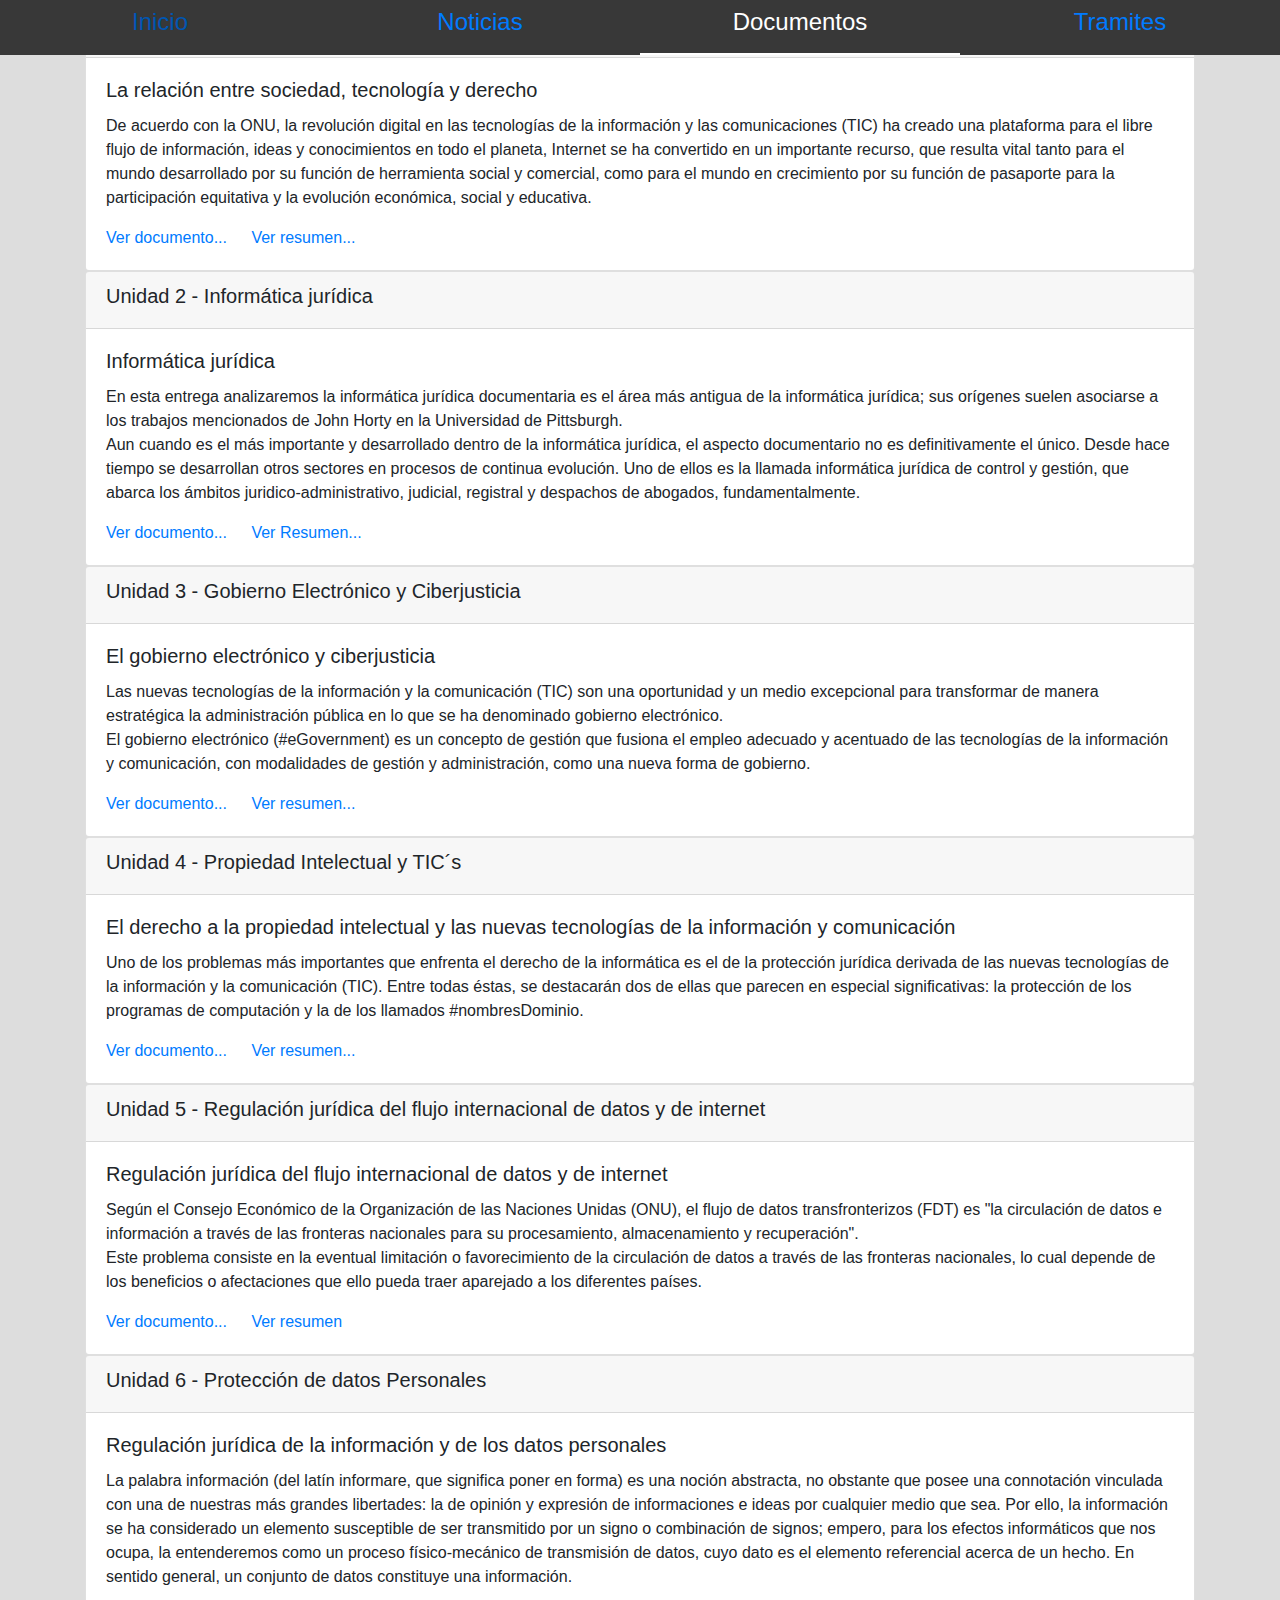
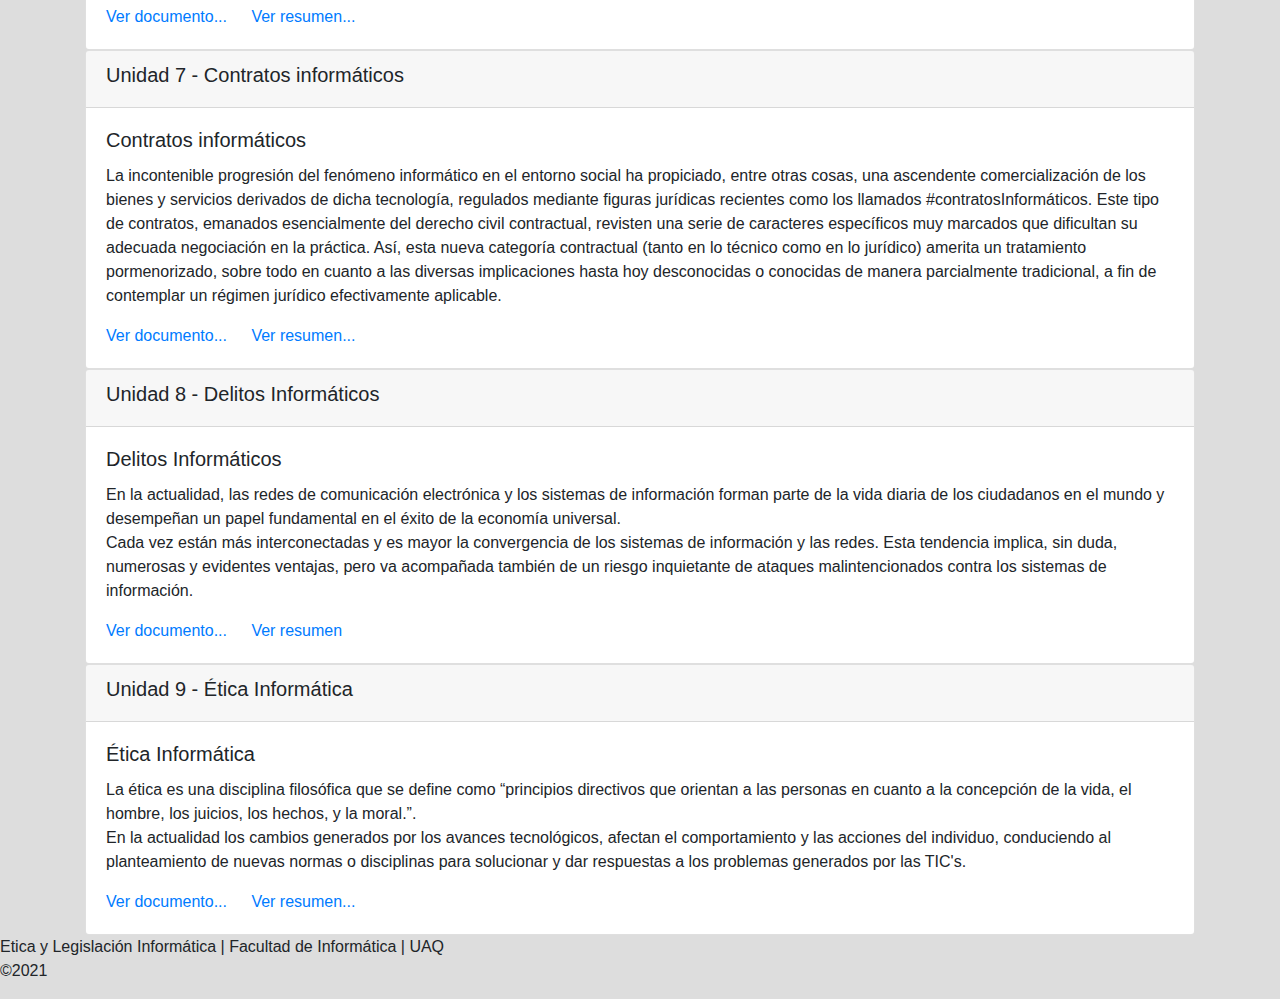
==== src/paginas/docs.html @ d3d4a9a8 "Documentos" ====
<!DOCTYPE html>
<html lang="en">
<head>
    <meta charset="UTF-8">
    <meta http-equiv="X-UA-Compatible" content="IE=edge">
    <meta name="viewport" content="width=device-width, initial-scale=1.0">
    <title>Documentos</title>
    <!--Bootstrap-->
    <link rel="stylesheet" href="https://maxcdn.bootstrapcdn.com/bootstrap/4.0.0/css/bootstrap.min.css"
        integrity="sha384-Gn5384xqQ1aoWXA+058RXPxPg6fy4IWvTNh0E263XmFcJlSAwiGgFAW/dAiS6JXm" crossorigin="anonymous">
    <script src="https://code.jquery.com/jquery-3.2.1.slim.min.js"
        integrity="sha384-KJ3o2DKtIkvYIK3UENzmM7KCkRr/rE9/Qpg6aAZGJwFDMVNA/GpGFF93hXpG5KkN"
        crossorigin="anonymous"></script>
    <script src="https://cdnjs.cloudflare.com/ajax/libs/popper.js/1.12.9/umd/popper.min.js"
        integrity="sha384-ApNbgh9B+Y1QKtv3Rn7W3mgPxhU9K/ScQsAP7hUibX39j7fakFPskvXusvfa0b4Q"
        crossorigin="anonymous"></script>
    
    <script src="https://maxcdn.bootstrapcdn.com/bootstrap/4.0.0/js/bootstrap.min.js"
        integrity="sha384-JZR6Spejh4U02d8jOt6vLEHfe/JQGiRRSQQxSfFWpi1MquVdAyjUar5+76PVCmYl"
        crossorigin="anonymous"></script>
    <!--CSS-->
    <link rel="stylesheet" href="../public/css/main.css">
</head>
<body >
    <!--Navegacion-->
    <div class="container-fluid">
        <div class="row">
            <ul class="nav nav-fill fixed-top nav-justified" id="nave">
                <li class="nav-item">
                 <a href="../index.html" class="nav-link"><h4 >Inicio</h4></a> 
                </li>
                <li class="nav-item">
                  <a class="nav-link" href="./news.html"><h4>Noticias</h4></a>
                </li>
                <li class="nav-item itemnaveactive">
                  <h4 class="nav-link active">Documentos</h4>
                </li> 
                <li class="nav-item">
                  <a class="nav-link" href="./tramites.html"><h4>Tramites</h4></a>
                </li>
              </ul>

        </div>
    </div> 
    <!--Fin Navegacion-->
    <!--Contenido-->
    <div class="container">
        <!--1-->
        <div class="row">
            <div class="col-12">
                <div class="card fstcard" >
                    <div class="card-header">
                        <h5>Unidad 1 - Nociones básicas </h5>
                      </div>
                    <div class="card-body">
                      <h5 class="card-title">La relación entre sociedad, tecnología y derecho</h5>
                      <p class="card-text"> De acuerdo con la ONU, la revolución digital
                        en las tecnologías de la información y las
                        comunicaciones (TIC) ha creado una
                        plataforma para el libre flujo de información,
                        ideas y conocimientos en todo el planeta,
                        Internet se ha convertido en un importante
                        recurso, que resulta vital tanto para el mundo
                        desarrollado por su función de herramienta
                        social y comercial, como para el mundo en
                        crecimiento por su función de pasaporte para
                        la participación equitativa y la evolución económica, social y educativa. </p>
                      <a href="../public/documents/Unidad1.pdf" 
                      class="card-link carda" target="new">Ver documento...</a>
                      <a href="../public/documents/Actividad3_JesusGuevaraRamirez_Resumen.pdf" 
                      class="card-link carda" target="new">Ver resumen...</a>
                    </div>
                  </div>
            </div>
        </div>
        <!--2-->
        <div class="row">
            <div class="col-12">
                <div class="card cardnin" >
                    <div class="card-header">
                        <h5>Unidad 2 - Informática jurídica</h5>
                      </div>
                    <div class="card-body">
                      <h5 class="card-title">Informática jurídica</h5>
                      <p class="card-text"> 
                        En esta entrega analizaremos la informática jurídica
                        documentaria es el área más antigua de la informática
                        jurídica; sus orígenes suelen asociarse a los trabajos
                        mencionados de John Horty en la Universidad de
                        Pittsburgh.  <br>
                        Aun cuando es el más importante y desarrollado dentro
                        de la informática jurídica, el aspecto documentario
                        no es definitivamente el único. Desde hace tiempo se   
                        desarrollan otros sectores en procesos de continua
                        evolución. Uno de ellos es la llamada informática
                        jurídica de control y gestión, que abarca los ámbitos
                        juridico-administrativo, judicial, registral y
                        despachos de abogados, fundamentalmente.</p>
                      <a href="../public/documents/Unidad2-InformaticaJuridica.pdf" 
                      class="card-link carda" target="new">Ver documento...</a>
                      <a href="../public/documents/Actividad4_JesusGuevaraRamirez.pdf" 
                      class="card-link carda" target="new">Ver Resumen...</a>
                    </div>
                  </div>
            </div>
        </div>
        <!--3-->
        <div class="row">
            <div class="col-12">
                <div class="card cardnin" >
                    <div class="card-header">
                        <h5>Unidad 3 - Gobierno Electrónico y Ciberjusticia</h5>
                      </div>
                    <div class="card-body">
                      <h5 class="card-title">El gobierno electrónico y ciberjusticia</h5>
                      <p class="card-text">Las nuevas tecnologías de la
                        información y la comunicación
                        (TIC) son una oportunidad y un
                        medio excepcional para
                        transformar de manera
                        estratégica la administración
                        pública en lo que se ha
                        denominado gobierno
                        electrónico.
                        <br>
                        El gobierno electrónico
                        (#eGovernment) es un concepto
                        de gestión que fusiona el
                        empleo adecuado y acentuado de
                        las tecnologías de la
                        información y comunicación,
                        con modalidades de gestión y
                        administración, como una nueva forma de gobierno.</p>
                      <a href="../public/documents/Unidad3.pdf" 
                      class="card-link carda" target="new">Ver documento... </a>
                      <a href="../public/documents/Actividad5_JesusGuevaraRamirez_Resumen.pdf" 
                      class="card-link carda" target="new">Ver resumen...</a>
                    </div>
                  </div>
            </div>
        </div>
        <!--4-->
        <div class="row">
            <div class="col-12">
                <div class="card cardnin" >
                    <div class="card-header">
                        <h5>Unidad 4 - Propiedad Intelectual y TIC´s</h5>
                      </div>
                    <div class="card-body">
                      <h5 class="card-title">El derecho a la propiedad intelectual y las
                        nuevas tecnologías de la información y comunicación</h5>
                      <p class="card-text">Uno de los problemas más
                        importantes que enfrenta el
                        derecho de la informática es
                        el de la protección jurídica
                        derivada de las nuevas
                        tecnologías de la
                        información y la
                        comunicación (TIC). Entre
                        todas éstas, se destacarán
                        dos de ellas que parecen en
                        especial significativas: la
                        protección de los programas de computación y la de los
                        llamados #nombresDominio.</p>
                      <a href="../public/documents/Unidad4.pdf"
                       class="card-link carda" target="new">Ver documento...</a>
                      <a href="../public/documents/Unidad4-Resumen.pdf" 
                      class="card-link carda" target="new">Ver resumen... </a>
                    </div>
                  </div>
            </div>
        </div>
        <!--5-->
        <div class="row">
            <div class="col-12">
                <div class="card cardnin" >
                    <div class="card-header">
                        <h5>Unidad 5 - Regulación jurídica del flujo internacional
                            de datos y de internet</h5>
                      </div>
                    <div class="card-body">
                      <h5 class="card-title">Regulación jurídica del flujo internacional
                        de datos y de internet</h5>
                      <p class="card-text"> Según el Consejo Económico
                        de la Organización de las
                        Naciones Unidas (ONU), el
                        flujo de datos
                        transfronterizos (FDT) es
                        "la circulación de datos e
                        información a través de
                        las fronteras nacionales
                        para su procesamiento,
                        almacenamiento y
                        recuperación". <br>
                        Este problema consiste en la eventual limitación o favorecimiento de la circulación
                        de datos a través de las fronteras nacionales, lo cual depende de los beneficios o
                        afectaciones que ello pueda traer aparejado a los diferentes países. 
                    </p> 
                         
                      <a href="../public/documents/Unidad5.pdf" 
                      class="card-link carda" target="new">Ver documento... </a>
                      <a href="../public/documents/Actividad7-Resumen.pdf" 
                      class="card-link carda" target="new">Ver resumen</a>
                    </div>
                  </div>
            </div>
        </div>
        <!--6-->
        <div class="row">
            <div class="col-12">
                <div class="card cardnin" >
                    <div class="card-header">
                        <h5>Unidad 6 - Protección de datos Personales</h5>
                      </div>
                    <div class="card-body">
                      <h5 class="card-title">Regulación jurídica de la información y
                        de los datos personales</h5>
                      <p class="card-text">La palabra información (del latín informare, que significa
                        poner en forma) es una noción abstracta, no obstante que
                        posee una connotación vinculada  con una de nuestras más grandes
                        libertades: la de opinión y expresión de informaciones e ideas por cualquier medio que
                        sea. Por ello, la información se ha considerado un elemento susceptible de ser transmitido
                        por un signo o combinación de signos; empero, para los
                        efectos informáticos que nos ocupa, la entenderemos como un
                        proceso físico-mecánico de  transmisión de datos, cuyo dato es el elemento referencial
                        acerca de un hecho. En sentido general, un conjunto de datos
                        constituye una información.</p>
                      <a href="../public/documents/Unidad6.pdf" 
                      class="card-link carda" target="new">Ver documento...</a>
                      <a href="../public/documents/Actividad9-Resumen.pdf" 
                      class="card-link carda" target="new">Ver resumen...</a>
                    </div>
                  </div>
            </div>
        </div>
        <!--7-->
        <div class="row">
            <div class="col-12">
                <div class="card cardnin" >
                    <div class="card-header">
                        <h5>Unidad 7 - Contratos informáticos</h5>
                      </div>
                    <div class="card-body">
                      <h5 class="card-title">Contratos informáticos</h5>
                      <p class="card-text">La incontenible progresión
                        del fenómeno informático en el entorno social ha propiciado, entre otras
                        cosas, una ascendente comercialización de los bienes y servicios derivados
                        de dicha tecnología, regulados mediante figuras jurídicas recientes como los
                        llamados #contratosInformáticos. Este tipo de contratos, emanados
                        esencialmente del derecho civil contractual, revisten una serie de caracteres
                        específicos muy marcados que dificultan su adecuada negociación en la práctica. Así, esta
                        nueva categoría contractual (tanto en lo técnico como en lo
                        jurídico) amerita un tratamiento pormenorizado, sobre todo en
                        cuanto a las diversas implicaciones hasta hoy desconocidas o
                        conocidas de manera parcialmente tradicional, a fin de
                        contemplar un régimen jurídico efectivamente aplicable.
                        </p>
                      <a href="../public/documents/Unidad7.pdf" 
                      class="card-link carda" target="new">Ver documento...</a>
                      <a href="../public/documents/Unidad7-Resumen.pdf" class="card-link carda" target="new">Ver resumen...</a>
                    </div>
                  </div>
            </div>
        </div>
        <!--8-->
        <div class="row">
            <div class="col-12">
                <div class="card cardnin" >
                    <div class="card-header">
                        <h5>Unidad 8 - Delitos Informáticos</h5>
                      </div>
                    <div class="card-body">
                      <h5 class="card-title">Delitos Informáticos</h5>
                      <p class="card-text">En la actualidad, las redes
                        de comunicación electrónica  y los sistemas de información forman parte de
                        la vida diaria de los ciudadanos en el mundo y desempeñan un papel
                        fundamental en el éxito de la economía universal.
                        <br>
                        Cada vez están más interconectadas y es mayor la convergencia de los
                        sistemas de información y las redes. Esta tendencia  implica, sin duda, numerosas
                        y evidentes ventajas, pero va acompañada también de un riesgo
                        inquietante de ataques malintencionados contra los sistemas
                        de información.</p>
                      <a href="../public/documents/Unidad8-DelitosInformaticos.pdf" 
                      class="card-link carda" target="new">Ver documento... </a>
                      <a href="../public/documents/Actividad11-resumen.pdf" 
                      class="card-link carda" target="new">Ver resumen</a>
                    </div>
                  </div>
            </div>
        </div>
        <!--9-->
        <div class="row">
            <div class="col-12">
                <div class="card cardnin" >
                    <div class="card-header">
                        <h5>Unidad 9 - Ética Informática</h5>
                      </div>
                    <div class="card-body">
                      <h5 class="card-title">Ética Informática</h5>
                      <p class="card-text">La ética es una disciplina filosófica que se define como “principios directivos
                        que orientan a las personas en cuanto a la concepción de la vida, el
                        hombre, los juicios, los hechos, y la moral.”. <br>
                        En la actualidad los cambios generados por los avances tecnológicos,
                        afectan el comportamiento y las acciones del individuo, conduciendo al
                        planteamiento de nuevas normas o disciplinas para solucionar y dar
                        respuestas a los problemas generados por las TIC's.
                    </p>
                      <a href="../public/documents/Unidad9.pdf" 
                      class="card-link carda" target="new">Ver documento... </a>
                      <a href="../public/documents/Actividad12-Resumen.pdf" 
                      class="card-link carda" target="new">Ver resumen... </a>
                    </div>
                  </div>
            </div>
        </div>

    </div>
    <!--Fin contenido-->
    <div class="pie">
        <footer>
            <p>Etica y Legislación Informática | Facultad de Informática | UAQ 
                 <br> ©2021
             </p>
        </footer>
    </div>
</body>
</html>
---- src/public/css/main.css ----
#nave{
    background-color: rgb(56, 56, 56);
    color: white;
    position: fixed;
    width: 100%;
    text-align: center;
    margin-bottom: 2px;
}
.itemnaveactive{
    border-bottom-style: solid;
    border-bottom-color: rgb(255, 255, 255);
    border-bottom-width: 2px; 
}
#imginicio{
    background-image: url('../img/imginicio.jpg');
    background-repeat:no-repeat;
    background-size:cover;
    background-position:center center;
}
.datos{
    color: white;
    background-color: rgba(0, 0, 0, 0.7);
   
}
.imgdatos{
    width: 100px;
    margin-top: 50px;
    margin-left: 30%;
}
.txtdatos{
    margin-top: 50px;
    text-align: center;
}
body{
    background-color: rgb(221, 221, 221);
}
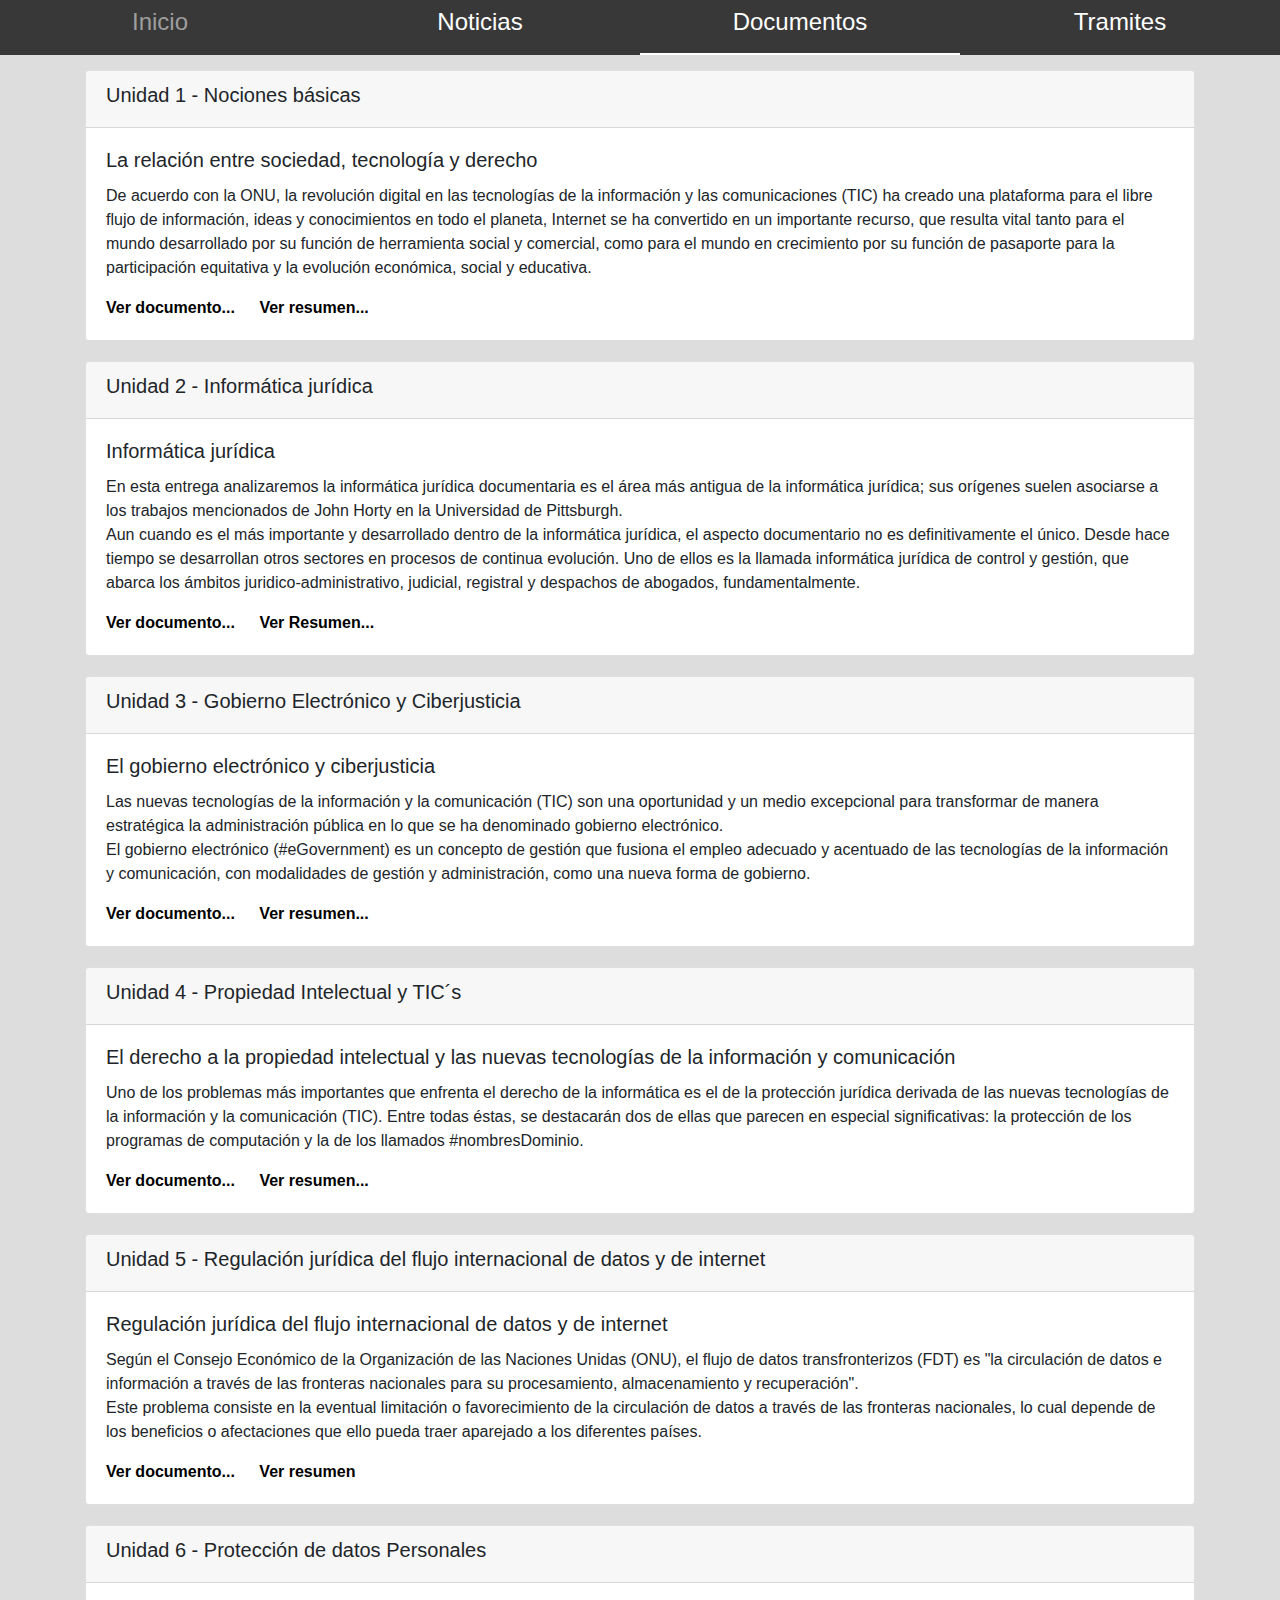
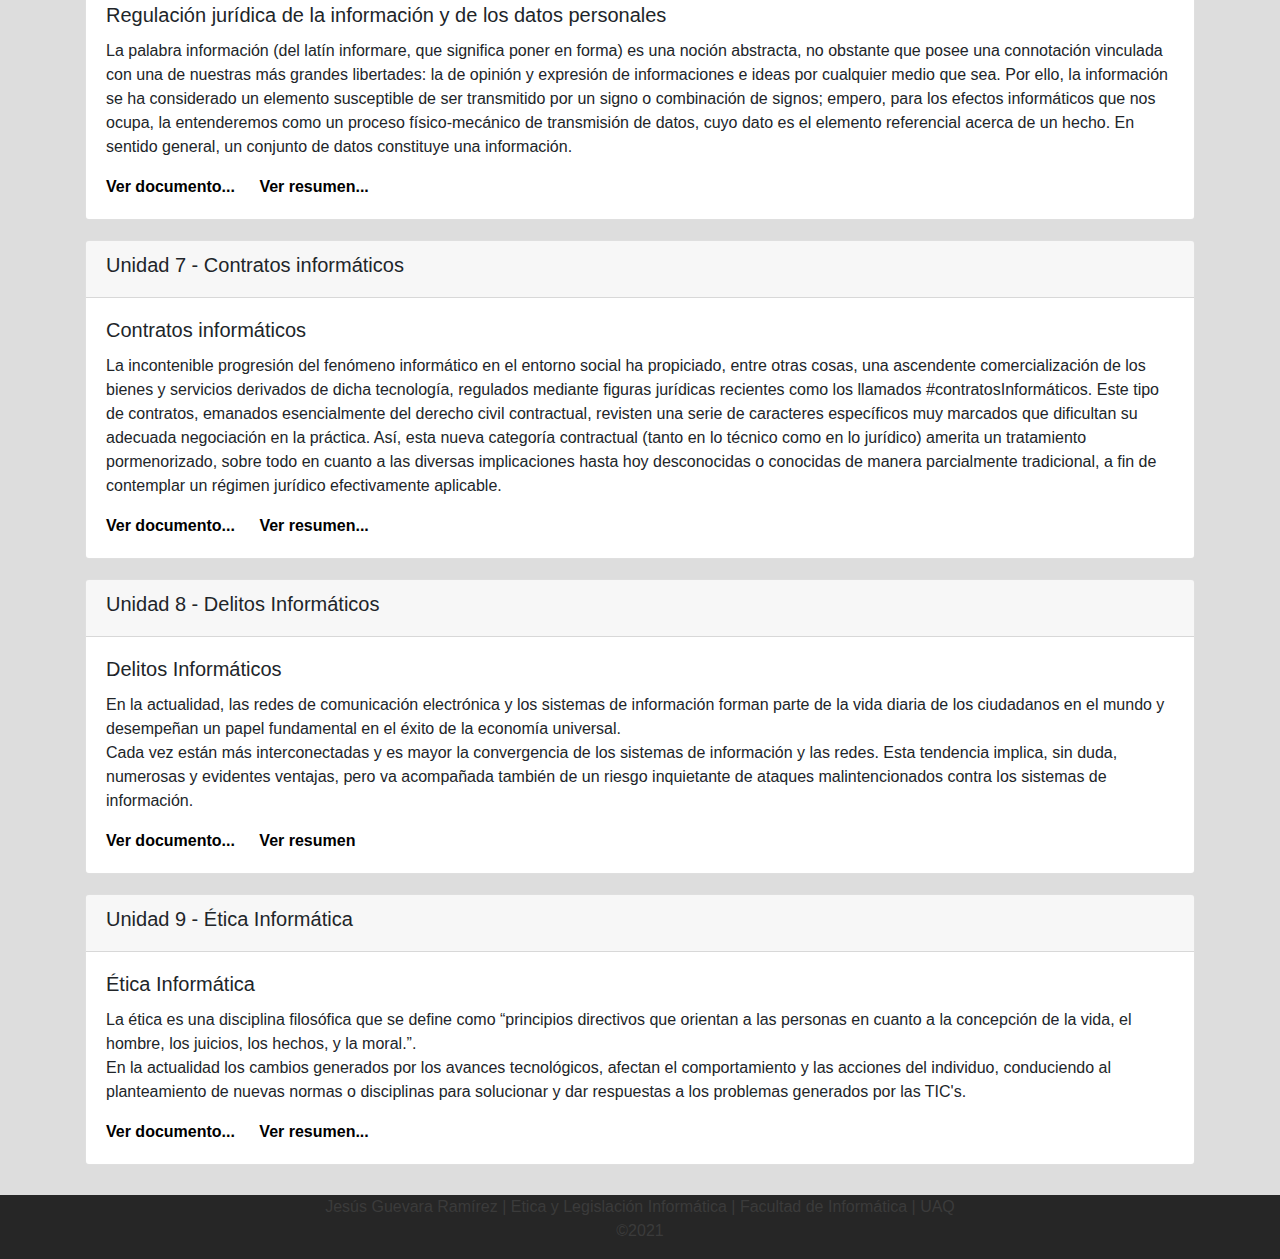
==== commit 942b8573: "Final" ====
--- a/src/paginas/docs.html
+++ b/src/paginas/docs.html
@@ -319,7 +319,7 @@
     <!--Fin contenido-->
     <div class="pie">
         <footer>
-            <p>Etica y Legislación Informática | Facultad de Informática | UAQ 
+            <p>Jesús Guevara Ramírez | Etica y Legislación Informática | Facultad de Informática | UAQ 
                  <br> ©2021
              </p>
         </footer>
--- a/src/public/css/main.css
+++ b/src/public/css/main.css
@@ -1,16 +1,20 @@
 #nave{
-    background-color: rgb(56, 56, 56);
+    background:  rgb(56, 56, 56);
     color: white;
-    position: fixed;
     width: 100%;
-    text-align: center;
-    margin-bottom: 2px;
 }
+
 .itemnaveactive{
     border-bottom-style: solid;
     border-bottom-color: rgb(255, 255, 255);
     border-bottom-width: 2px; 
+    color:rgb(255, 255, 255);
 }
+.itemnave{
+    background-color: rgb(56, 56, 56);
+    width: 100%;
+}
+
 #imginicio{
     background-image: url('../img/imginicio.jpg');
     background-repeat:no-repeat;
@@ -26,11 +30,73 @@
     width: 100px;
     margin-top: 50px;
     margin-left: 30%;
+    
 }
 .txtdatos{
     margin-top: 50px;
-    text-align: center;
+     text-align: center;
 }
 body{
     background-color: rgb(221, 221, 221);
+}
+a:hover {
+    outline: none;
+    text-decoration: none;
+    color: rgb(158, 158, 158);
+}
+a:active{
+    outline: none;
+    text-decoration: none;
+    color: rgb(158, 158, 158);
+}
+a{
+    outline: none;
+    text-decoration: none;
+    color: rgb(255, 255, 255);
+}
+a:link{
+    outline: none;
+}
+.secciones{
+    margin-top: 20px;
+    background-color: rgb(88, 88, 88);
+    width: 100%;
+    color: white;
+    border-bottom:solid 1px rgb(0, 0, 0);
+    padding-left: 10px;
+}
+.col-card{
+    width: 90%;
+    margin-top: 10px;
+}
+.carda{
+    color:rgb(0, 0, 0);
+    font-weight: bold;
+}
+.card-img-top{
+    height: 200px;
+}
+.completo{
+    margin-top: 10px;
+    text-align: center;
+}
+.pie{
+    width: 100%;
+    background-color: #262626;
+    color: rgb(59, 59, 59);
+    text-align: center;
+    margin-top: 30px;
+    float: left;
+}
+.cardnin{
+    width: 100%;
+    margin-top: 20px;
+}
+.fstcard{
+    width: 100%;
+    margin-top: 70px;
+}
+.contenidoo{
+margin-top: 50px;
+height: 100%;
 }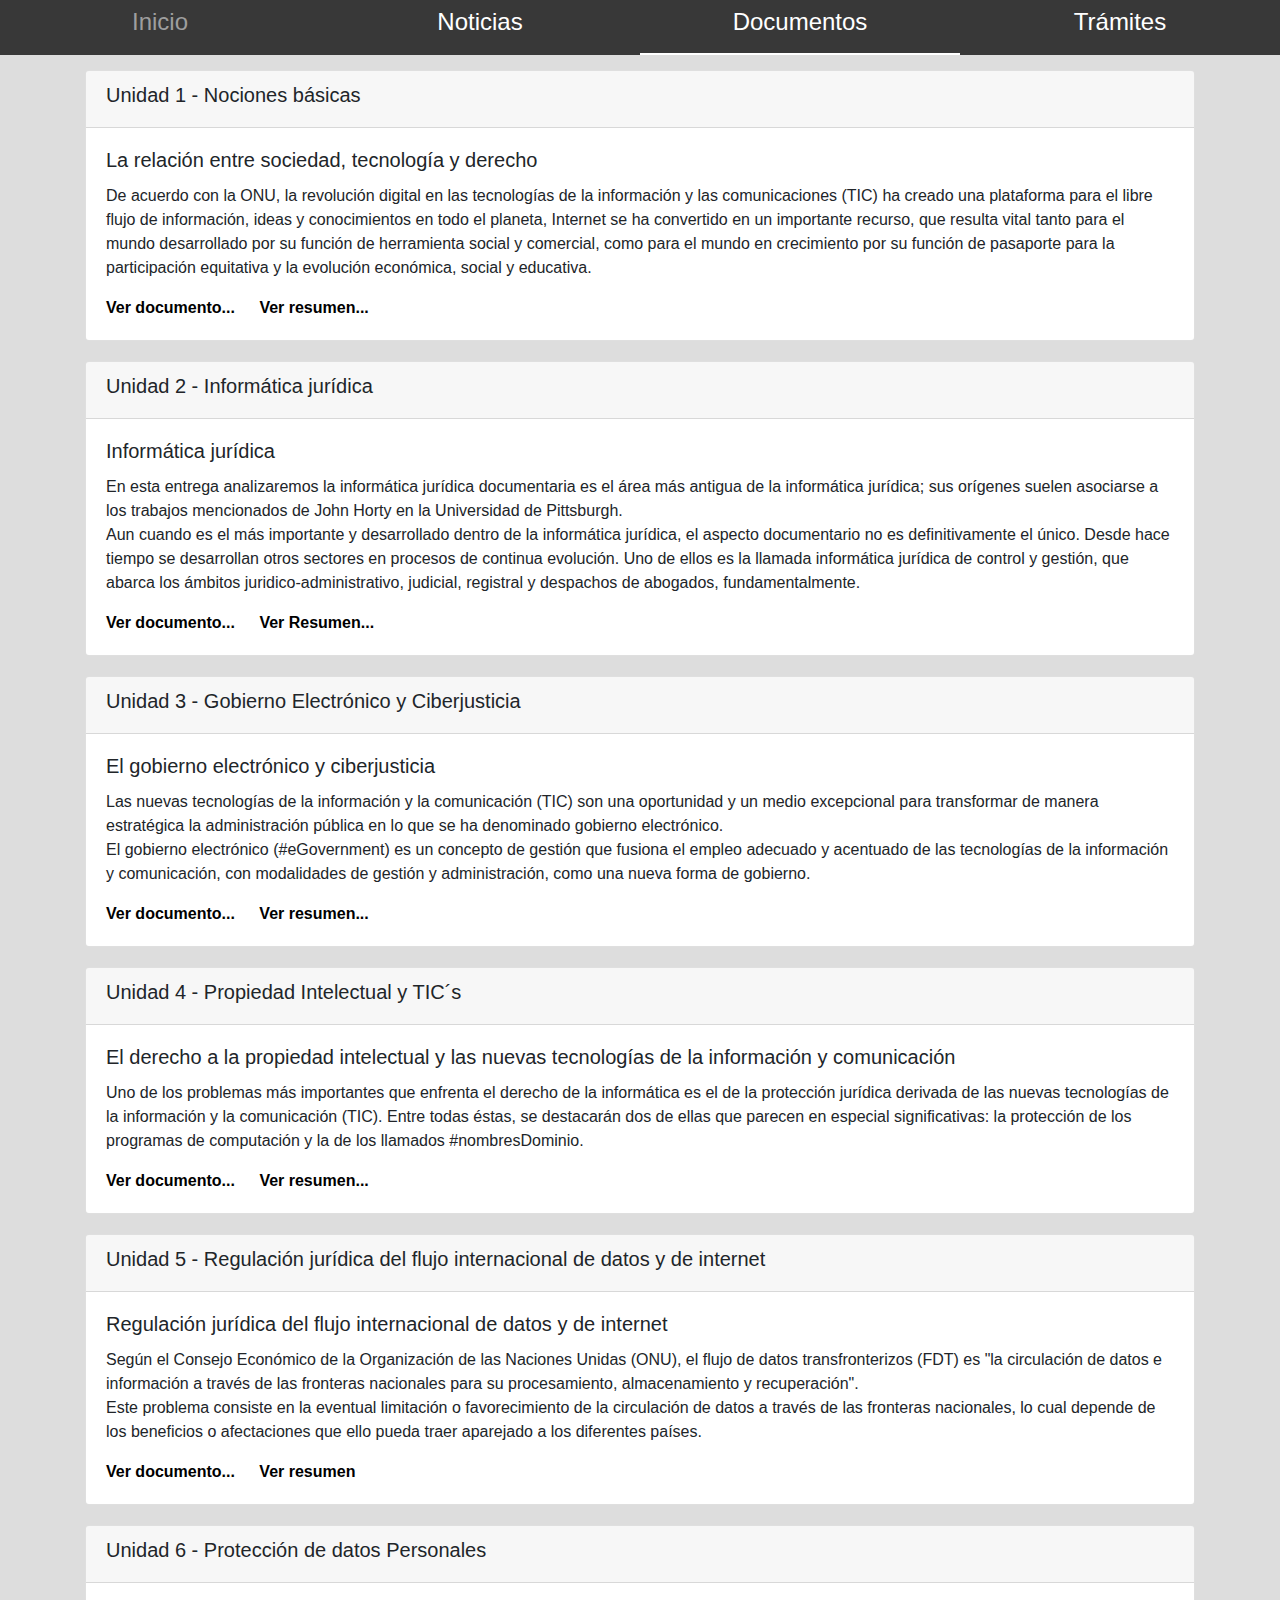
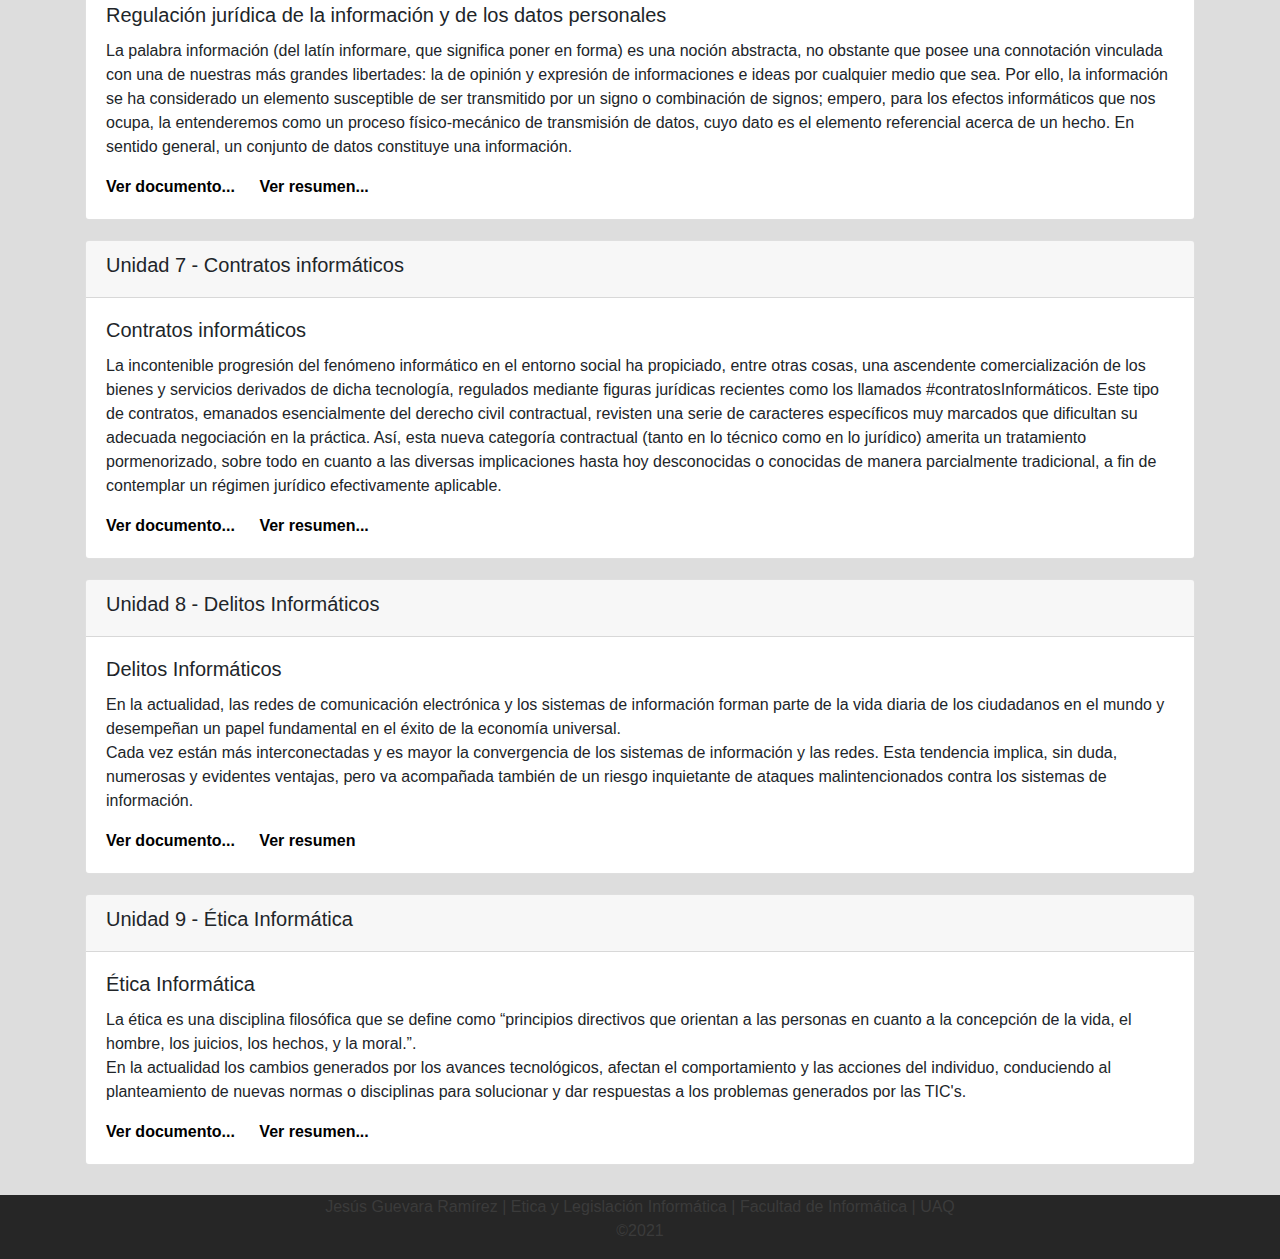
==== commit 698d6a7c: "Final-Ahora-Si" ====
--- a/src/paginas/docs.html
+++ b/src/paginas/docs.html
@@ -36,7 +36,7 @@
                   <h4 class="nav-link active">Documentos</h4>
                 </li> 
                 <li class="nav-item">
-                  <a class="nav-link" href="./tramites.html"><h4>Tramites</h4></a>
+                  <a class="nav-link" href="./tramites.html"><h4>Trámites</h4></a>
                 </li>
               </ul>
 
